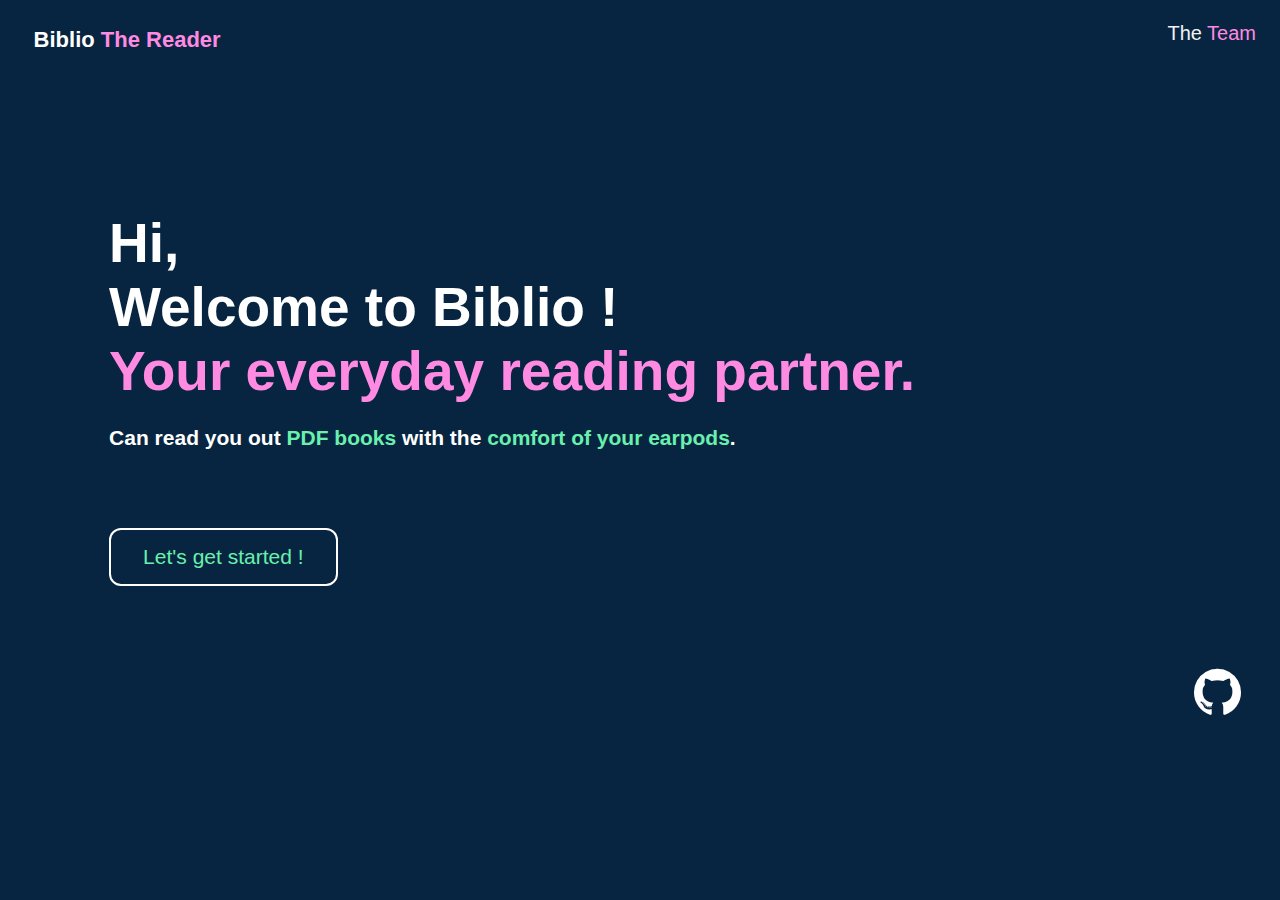
==== index.html @ e0c3df9f "added frontend" ====
<!DOCTYPE html>
<html lang="en">
    <div>
        <div class="topnav" id="myTopnav">
            <a href="team.html">The <span style="color: var(--mypurple)">Team</span></a>
        </div>
        <strong><a class="homeP" href = "index.html"><span style="color: white">Biblio</span><span style="color: var(--mypurple)"> The Reader</span></a></strong>
        
    </div>
    
    <header>
        <title>Biblio - The book reader for all !</title>
        <link rel = "stylesheet" href="Css\master.css">
        <link rel="stylesheet" href="https://cdnjs.cloudflare.com/ajax/libs/font-awesome/4.7.0/css/font-awesome.min.css">
        <meta name = "viewport" content = "width= device-width, initial-scale =1, shrink-to-fit=no">
        
    </header>
    
    <body>
        <strong><h2 >Hi, <br>Welcome to Biblio !<br> <span style="color: var(--mypurple)">Your everyday reading partner.</span><h2></strong>
        <p class="p1">Can read you out <span style="color: var(--neon-green">PDF books </span>with the<span style="color:var(--neon-green   )"> comfort of your earpods</span>.</p><br>
        
        <a href="mailto:parthsgupta@gmail.com"><button class="b1" style="vertical-align:middle">Let's get started !</button></a>
        
        <!--<a style="margin-top: 3%" href="#" class="fa fa-linkedin"></a>-->                 
    </body>
    <a style="position:relative; top:100px" href="https://github.com/Severus11/Biblio-The-book-reader-for-all.git" class="fa fa-github" target="_blank"></a>
</html>
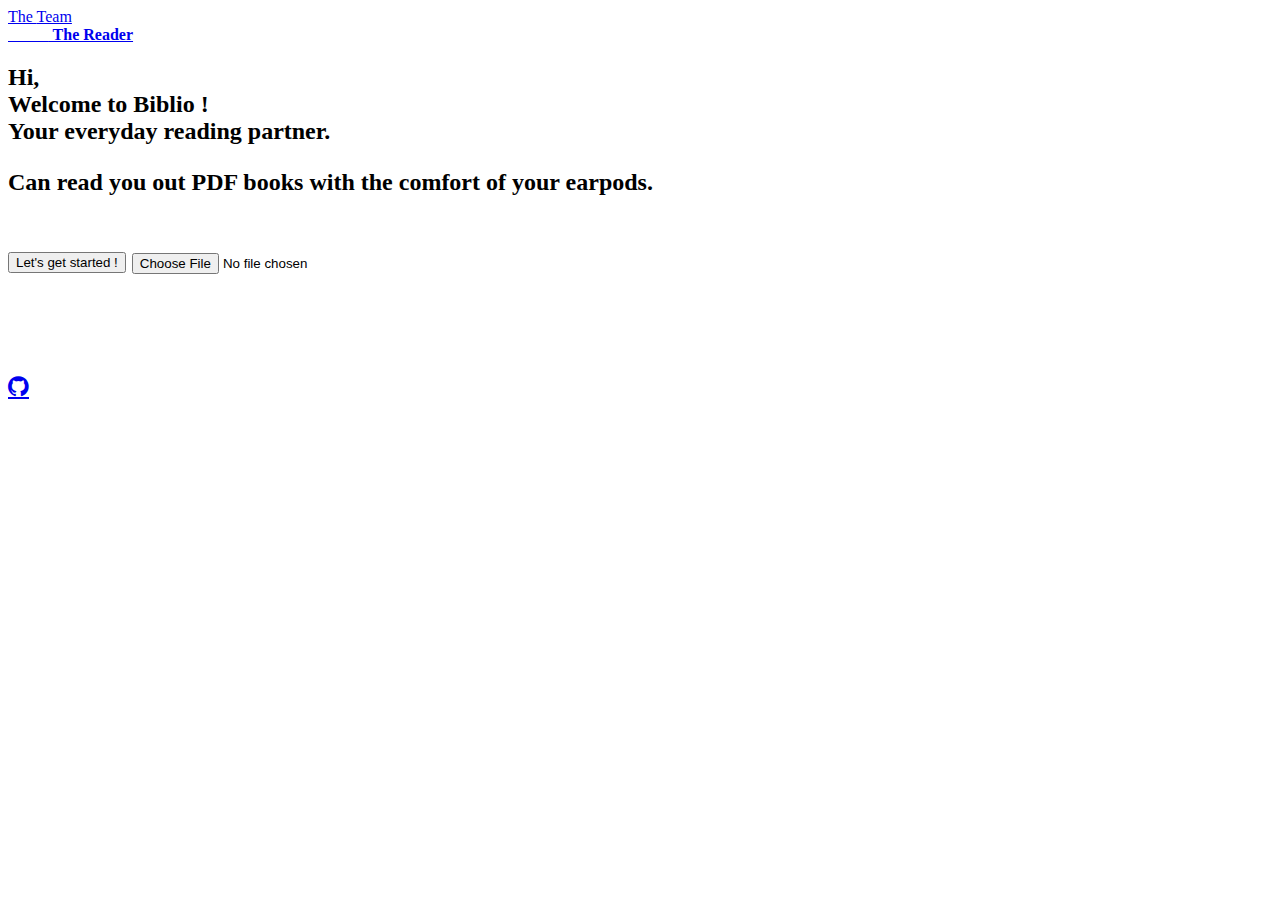
==== commit 5c562314: "added teams page and cards" ====
--- a/index.html
+++ b/index.html
@@ -10,7 +10,7 @@
     
     <header>
         <title>Biblio - The book reader for all !</title>
-        <link rel = "stylesheet" href="Css\master.css">
+        <link rel = "stylesheet" href="CSS\master.css">
         <link rel="stylesheet" href="https://cdnjs.cloudflare.com/ajax/libs/font-awesome/4.7.0/css/font-awesome.min.css">
         <meta name = "viewport" content = "width= device-width, initial-scale =1, shrink-to-fit=no">
         
@@ -18,11 +18,12 @@
     
     <body>
         <strong><h2 >Hi, <br>Welcome to Biblio !<br> <span style="color: var(--mypurple)">Your everyday reading partner.</span><h2></strong>
-        <p class="p1">Can read you out <span style="color: var(--neon-green">PDF books </span>with the<span style="color:var(--neon-green   )"> comfort of your earpods</span>.</p><br>
-        
-        <a href="mailto:parthsgupta@gmail.com"><button class="b1" style="vertical-align:middle">Let's get started !</button></a>
-        
-        <!--<a style="margin-top: 3%" href="#" class="fa fa-linkedin"></a>-->                 
+        <p class="p1">Can read you out <span style="color: var(--neon-green)">PDF books </span>with the<span style="color:var(--neon-green   )"> comfort of your earpods</span>.</p><br>
+   
+        <div class="upload-wrapper">
+            <button class="b1" style="vertical-align:middle">Let's get started !</button>
+            <input type="file" name="myfile" />
+        </div>
     </body>
     <a style="position:relative; top:100px" href="https://github.com/Severus11/Biblio-The-book-reader-for-all.git" class="fa fa-github" target="_blank"></a>
 </html>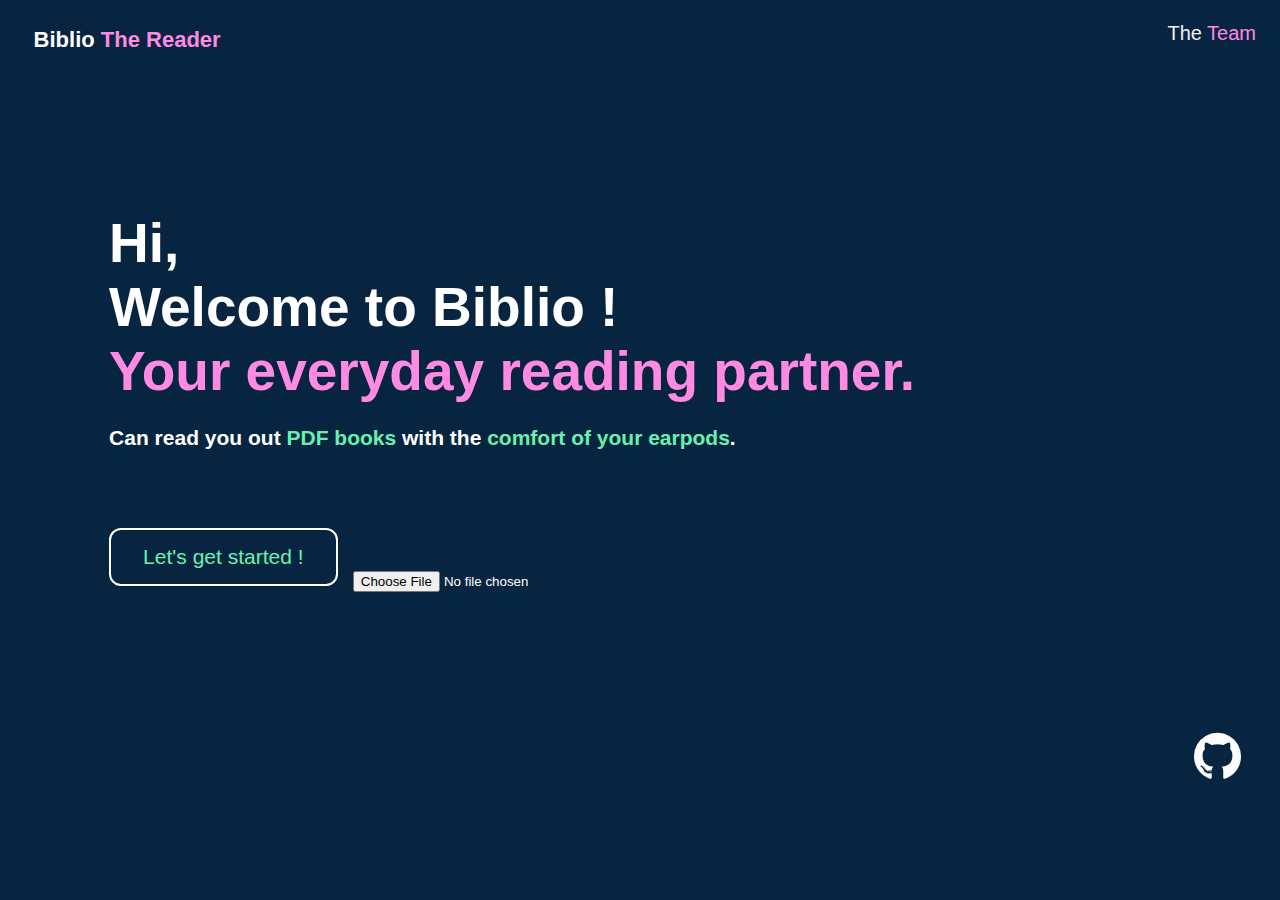
==== commit d9b91cce: "restructed" ====
--- a/index.html
+++ b/index.html
@@ -10,7 +10,7 @@
     
     <header>
         <title>Biblio - The book reader for all !</title>
-        <link rel = "stylesheet" href="CSS\master.css">
+        <link rel = "stylesheet" href="Css\master.css">
         <link rel="stylesheet" href="https://cdnjs.cloudflare.com/ajax/libs/font-awesome/4.7.0/css/font-awesome.min.css">
         <meta name = "viewport" content = "width= device-width, initial-scale =1, shrink-to-fit=no">
         
